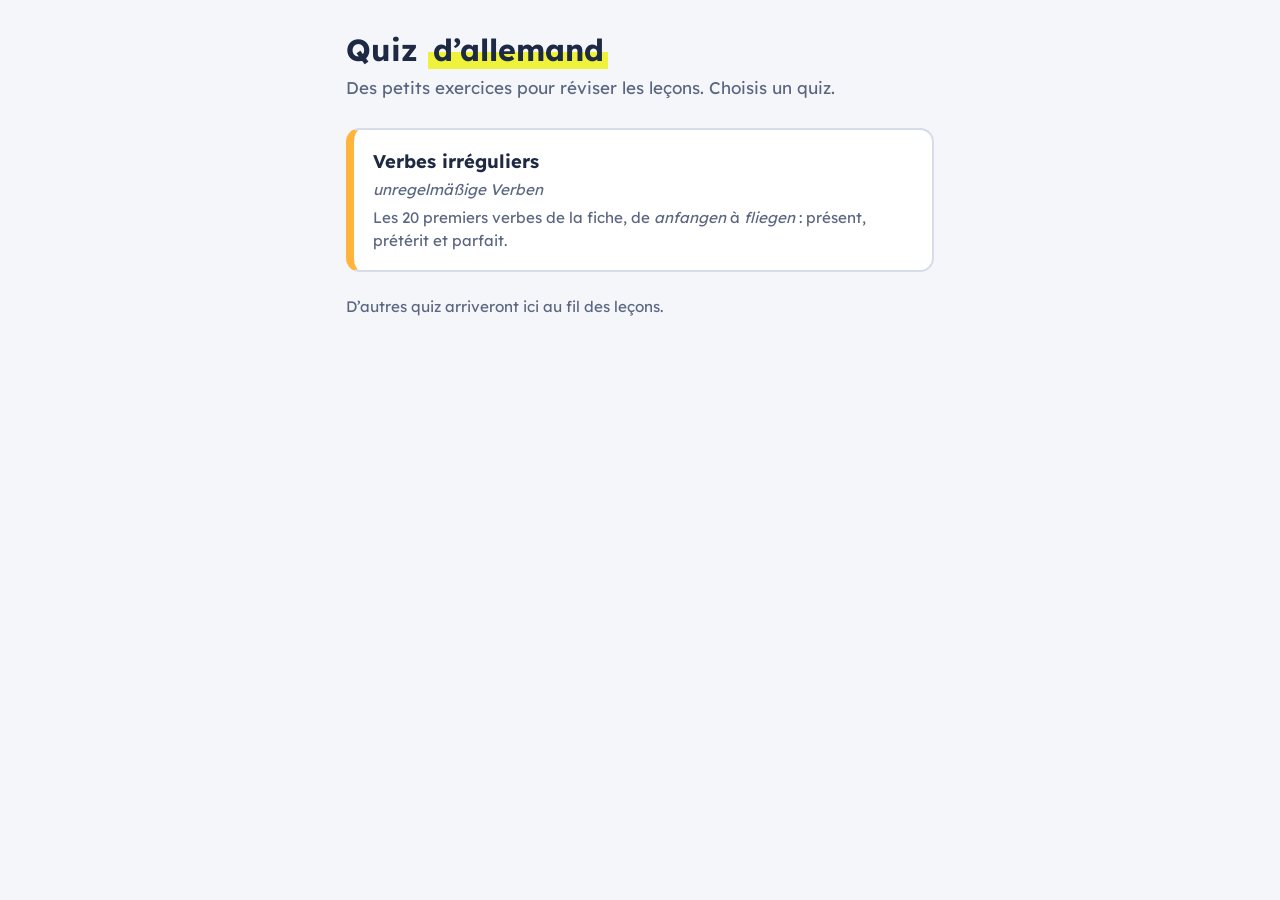
==== index.html @ 394e9f88 "Quiz verbes irréguliers et page d'accueil Co-Authored-By: Claude Opus 5.5 <noreply@anthropic.com>" ====
<!DOCTYPE html>
<html lang="fr">
<head>
<meta charset="utf-8">
<meta name="viewport" content="width=device-width, initial-scale=1, viewport-fit=cover">
<title>Quiz d'allemand</title>
<link rel="preconnect" href="https://fonts.googleapis.com">
<link rel="preconnect" href="https://fonts.gstatic.com" crossorigin>
<link href="https://fonts.googleapis.com/css2?family=Lexend:wght@400;500;700&display=swap" rel="stylesheet">
<style>
:root {
  --bg: #F4F6FA; --paper: #FFFFFF; --ink: #1E2A44; --muted: #5B6680; --line: #D6DCE8;
  --aqua: #7FE0E6; --green: #74DB6A; --yellow: #EEF23A; --orange: #FFB43A; --violet: #DDA6F5;
  color-scheme: light;
}
@media (prefers-color-scheme: dark) {
  :root:not([data-theme="light"]) {
    --bg: #141826; --paper: #1D2234; --ink: #E8ECF6; --muted: #A3ABC2; --line: #333B55;
    --aqua: #2E8C92; --green: #3C8F36; --yellow: #8E9120; --orange: #A86A12; --violet: #7E4E96;
    color-scheme: dark;
  }
}
:root[data-theme="dark"] {
  --bg: #141826; --paper: #1D2234; --ink: #E8ECF6; --muted: #A3ABC2; --line: #333B55;
  --aqua: #2E8C92; --green: #3C8F36; --yellow: #8E9120; --orange: #A86A12; --violet: #7E4E96;
  color-scheme: dark;
}
*, *::before, *::after { box-sizing: border-box; }
body {
  margin: 0; background: var(--bg); color: var(--ink);
  font-family: "Lexend", system-ui, -apple-system, "Segoe UI", Roboto, sans-serif;
  font-size: 17px; line-height: 1.5;
  padding: env(safe-area-inset-top, 0px) 0 env(safe-area-inset-bottom, 0px);
}
main { max-width: 620px; margin: 0 auto; padding: 1.5rem 1rem 3rem; }
h1 { font-size: 1.9rem; line-height: 1.2; margin: .5rem 0 .4rem; font-weight: 700; }
h1 .hl { background: linear-gradient(transparent 55%, var(--yellow) 55%); padding: 0 .15em; }
p.lead { color: var(--muted); margin: 0 0 1.75rem; }
.quizzes { display: grid; gap: .75rem; list-style: none; padding: 0; margin: 0; }
.quiz {
  display: block; padding: 1.1rem 1.2rem; border-radius: 14px; text-decoration: none;
  border: 2px solid var(--line); background: var(--paper); color: var(--ink);
  border-left: 8px solid var(--accent, var(--aqua));
}
.quiz:hover { border-color: var(--ink); border-left-color: var(--accent, var(--aqua)); }
.quiz:focus-visible { outline: 3px solid var(--orange); outline-offset: 2px; }
.quiz strong { display: block; font-size: 1.15rem; }
.quiz .de { color: var(--muted); font-size: .95rem; font-style: italic; }
.quiz .desc { display: block; margin-top: .35rem; color: var(--muted); font-size: .95rem; }
.soon { margin-top: 1.5rem; color: var(--muted); font-size: .95rem; }
</style>
</head>
<body>
<main>
  <h1>Quiz <span class="hl">d’allemand</span></h1>
  <p class="lead">Des petits exercices pour réviser les leçons. Choisis un quiz.</p>

  <ul class="quizzes">
    <li>
      <a class="quiz" href="unregelmaessige-verben/" style="--accent: var(--orange)">
        <strong>Verbes irréguliers</strong>
        <span class="de">unregelmäßige Verben</span>
        <span class="desc">Les 20 premiers verbes de la fiche, de <em>anfangen</em> à <em>fliegen</em> : présent, prétérit et parfait.</span>
      </a>
    </li>
  </ul>

  <p class="soon">D’autres quiz arriveront ici au fil des leçons.</p>
</main>
</body>
</html>
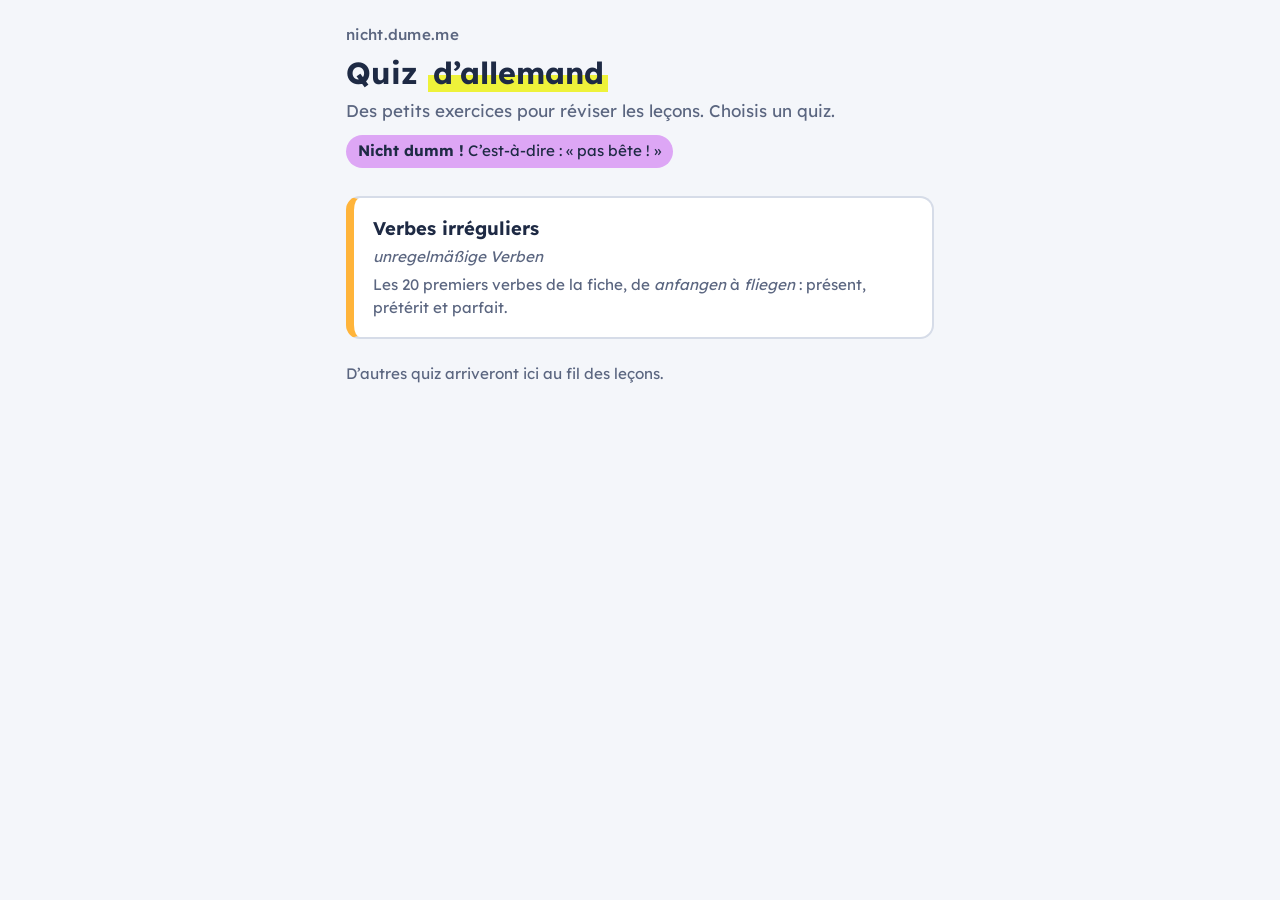
==== commit 2197e6a0: "Domaine nicht.dume.me et clin d'œil sur l'accueil Co-Authored-By: Claude Opus 5.5 <noreply@anthropic" ====
--- a/index.html
+++ b/index.html
@@ -35,7 +35,9 @@
 main { max-width: 620px; margin: 0 auto; padding: 1.5rem 1rem 3rem; }
 h1 { font-size: 1.9rem; line-height: 1.2; margin: .5rem 0 .4rem; font-weight: 700; }
 h1 .hl { background: linear-gradient(transparent 55%, var(--yellow) 55%); padding: 0 .15em; }
-p.lead { color: var(--muted); margin: 0 0 1.75rem; }
+p.lead { color: var(--muted); margin: 0 0 .75rem; }
+.brand { margin: 0; font-weight: 500; font-size: .95rem; color: var(--muted); letter-spacing: .02em; }
+.pun { display: inline-block; margin: 0 0 1.75rem; padding: .3rem .75rem; border-radius: 999px; background: var(--violet); font-size: .95rem; }
 .quizzes { display: grid; gap: .75rem; list-style: none; padding: 0; margin: 0; }
 .quiz {
   display: block; padding: 1.1rem 1.2rem; border-radius: 14px; text-decoration: none;
@@ -52,8 +54,10 @@
 </head>
 <body>
 <main>
+  <p class="brand">nicht.dume.me</p>
   <h1>Quiz <span class="hl">d’allemand</span></h1>
   <p class="lead">Des petits exercices pour réviser les leçons. Choisis un quiz.</p>
+  <p class="pun"><strong>Nicht dumm !</strong> C’est-à-dire : « pas bête ! »</p>
 
   <ul class="quizzes">
     <li>
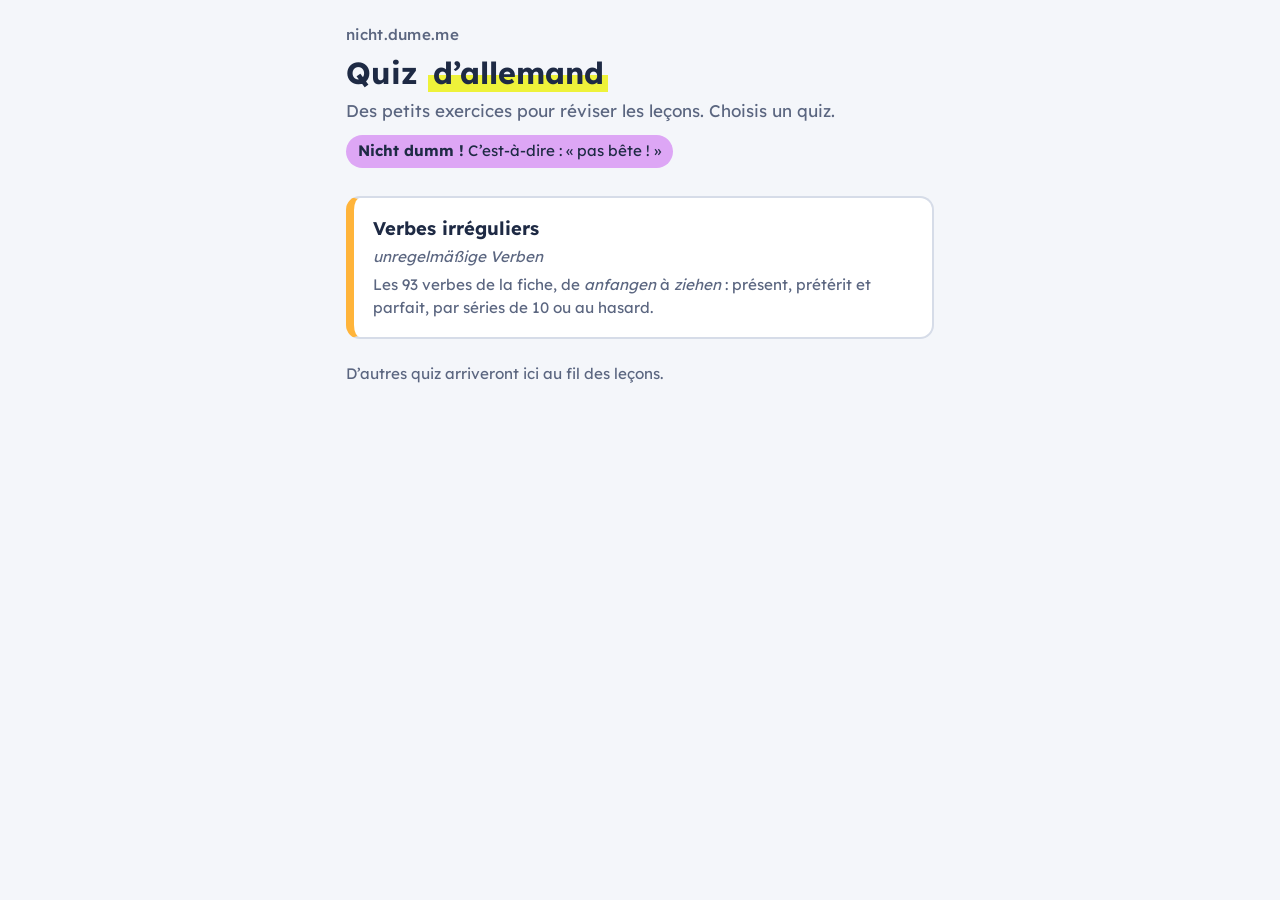
==== commit 4c46f104: "Ajoute les 93 verbes de la fiche, séries de 10 et tirage au hasard - Pages 130 et 131 complètes, plu" ====
--- a/index.html
+++ b/index.html
@@ -64,7 +64,7 @@
       <a class="quiz" href="unregelmaessige-verben/" style="--accent: var(--orange)">
         <strong>Verbes irréguliers</strong>
         <span class="de">unregelmäßige Verben</span>
-        <span class="desc">Les 20 premiers verbes de la fiche, de <em>anfangen</em> à <em>fliegen</em> : présent, prétérit et parfait.</span>
+        <span class="desc">Les 93 verbes de la fiche, de <em>anfangen</em> à <em>ziehen</em> : présent, prétérit et parfait, par séries de 10 ou au hasard.</span>
       </a>
     </li>
   </ul>
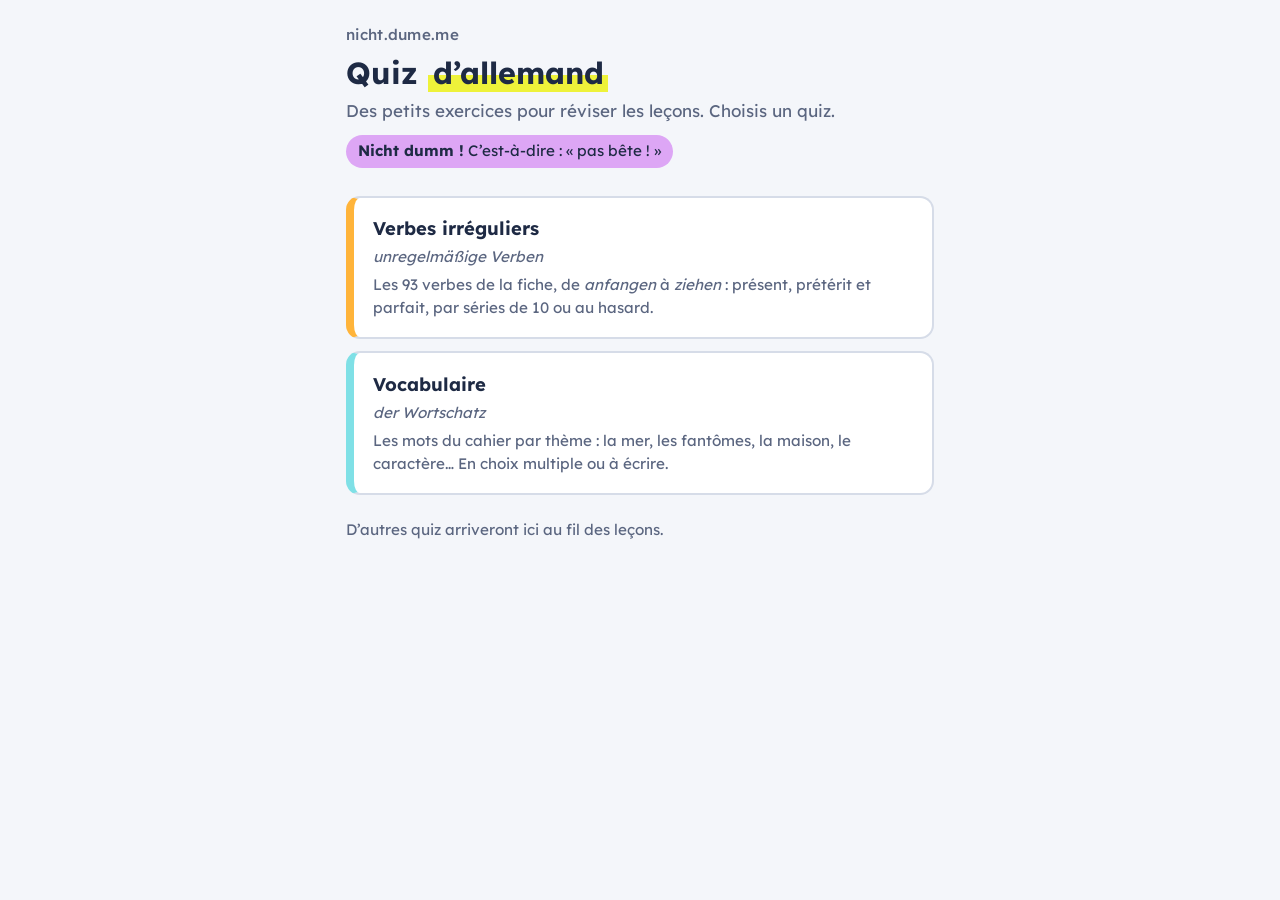
==== commit b73902ee: "Ajoute un quiz de vocabulaire par thème - 59 mots du cahier en 5 thèmes, dans leur orthographe corre" ====
--- a/index.html
+++ b/index.html
@@ -67,6 +67,13 @@
         <span class="desc">Les 93 verbes de la fiche, de <em>anfangen</em> à <em>ziehen</em> : présent, prétérit et parfait, par séries de 10 ou au hasard.</span>
       </a>
     </li>
+    <li>
+      <a class="quiz" href="vocabulaire/" style="--accent: var(--aqua)">
+        <strong>Vocabulaire</strong>
+        <span class="de">der Wortschatz</span>
+        <span class="desc">Les mots du cahier par thème : la mer, les fantômes, la maison, le caractère… En choix multiple ou à écrire.</span>
+      </a>
+    </li>
   </ul>
 
   <p class="soon">D’autres quiz arriveront ici au fil des leçons.</p>
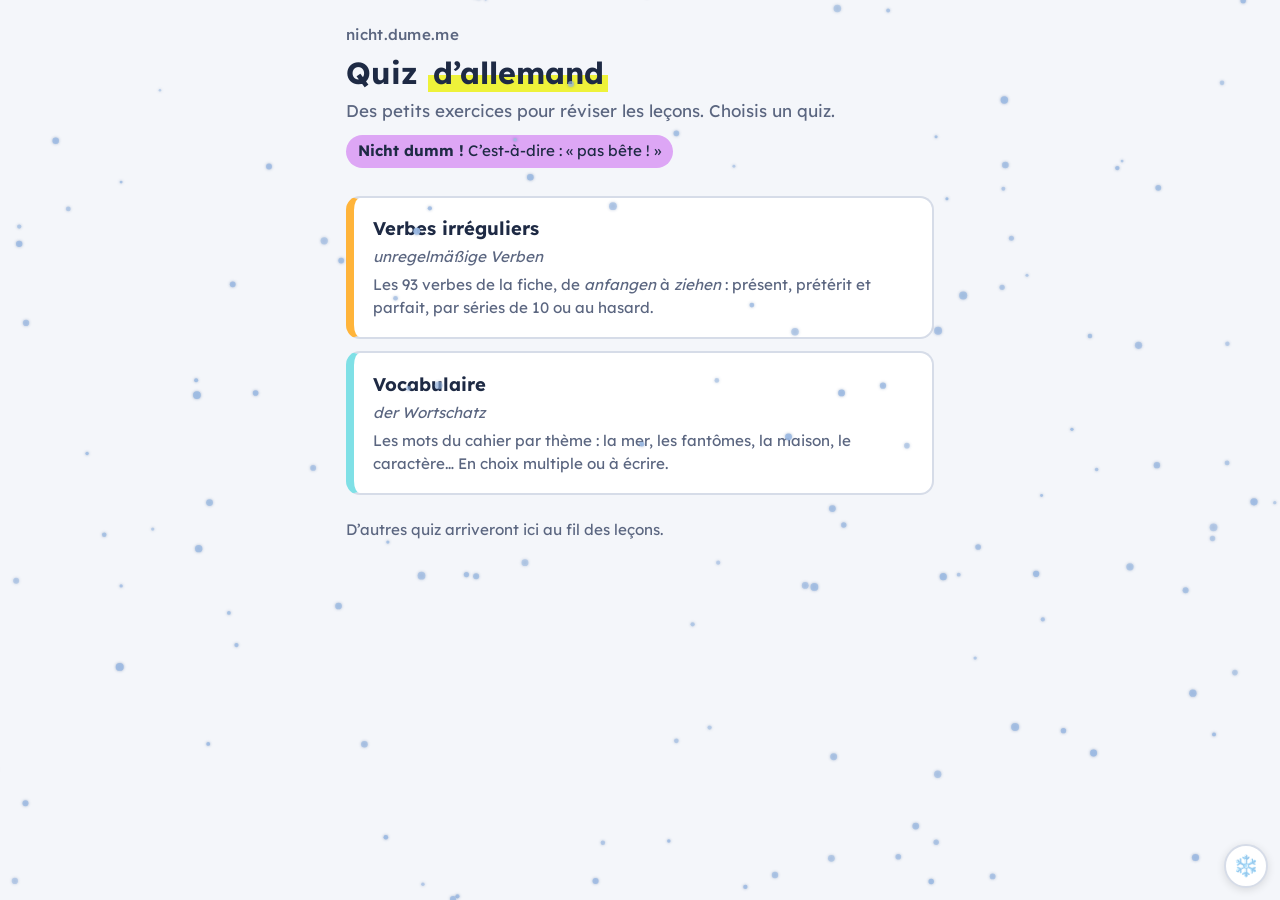
==== commit 36ccefc7: "Fait tomber de la neige sur le site Script commun inclus sur les trois pages : calque transparent qu" ====
--- a/index.html
+++ b/index.html
@@ -68,7 +68,7 @@
       </a>
     </li>
     <li>
-      <a class="quiz" href="vocabulaire/" style="--accent: var(--aqua)">
+      <a class="quiz" href="wortschatz/" style="--accent: var(--aqua)">
         <strong>Vocabulaire</strong>
         <span class="de">der Wortschatz</span>
         <span class="desc">Les mots du cahier par thème : la mer, les fantômes, la maison, le caractère… En choix multiple ou à écrire.</span>
@@ -78,5 +78,6 @@
 
   <p class="soon">D’autres quiz arriveront ici au fil des leçons.</p>
 </main>
+<script src="commun/neige.js"></script>
 </body>
 </html>
